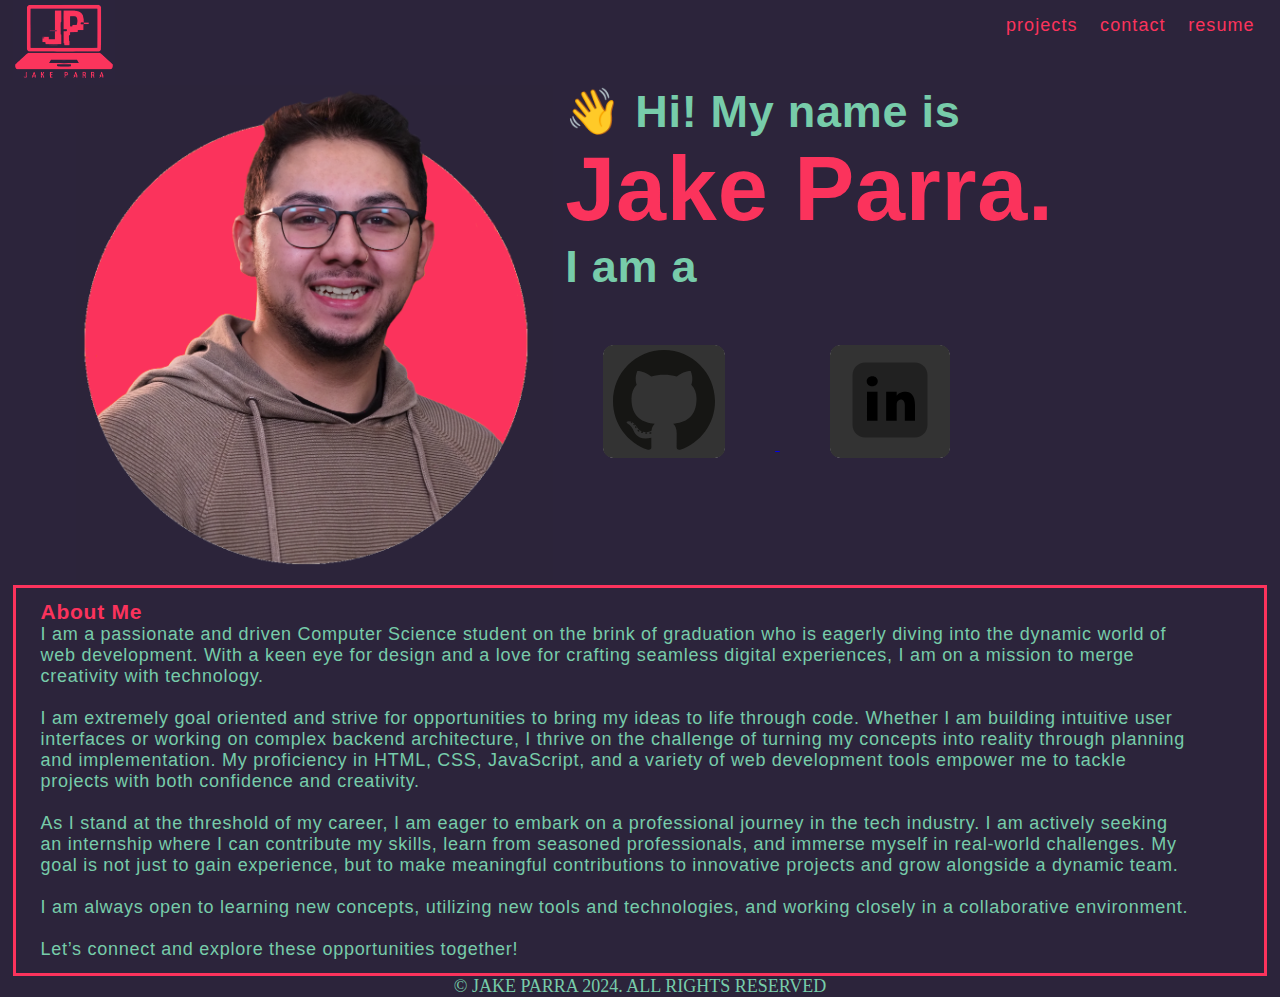
==== index.html @ abd338db "updates" ====
<!DOCTYPE html>
<html lang="en">
<link rel="stylesheet" href="stylesheets/style.css">

<head>
  <meta charset="UTF-8">
  <meta name="viewport" content="width=device-width,initial-scale=1">
  <meta http-equiv="X-UA-Compatible" content="ie=edge">
  <meta name="author" content="Jake Parra">
  <meta name="keywords" content="HTML, CSS, JavaScript, Jake, Parra">
  <meta property="og:site_name" content="jakeparra.com">
  <meta property="og:title" content="jakeparra.com">
  <meta property="og:type" content="website">
  <meta property="og:url" content="https://jakeparra.com">
  <meta name="description" content="Portfolio website for Jake Parra.">
  <title>Jake Parra | Home</title>


  <nav class="nav">
    <div id="logo">
      <a href="index.html"><img src="Photos/Logo.svg" alt="JP logo" height="80"></a>
    </div>
    <ul class="[ nav__list ] [ box-flex align-left md:space-before ]">
      <li class="nav__item">
        <a href="projects.html" class="nav__item-hover" data-id="projects">
          <span class="nav__item-hover-inner" data-hover="projects">projects</span>
        </a>
      </li>
      <li class="nav__item">
        <a href="contact.html" class="nav__item-hover" data-id="contact">
          <span class="nav__item-hover-inner" data-hover="contact">contact</span>
        </a>
      </li>
      <li class="nav__item">
        <a href="JParraResume.pdf" class="nav__item-hover" data-id="resume" target="_blank">
          <span class="nav__item-hover-inner" data-hover="resume">resume</span>
        </a>
      </li>
    </ul>
  </nav>
</head>

<body>
  <img id="headshot" src="./Photos/JakeHeadshotPurpleRedpinkBG.png"
    alt="Jake Parra headshot photo with a red-pink circle in the background" height="500px">

  <h1 class="small-heading">
    👋 Hi! My name is
  </h1>
  <h2 class="big-heading" id="name">
    Jake Parra.
  </h2>
  <h2 class="small-heading">
    I am a
    <div data-typewriter="Full Stack Developer. , Software Tester, Web Designer. , Programmer."></data-typewriter=>
    </div>
  </h2>

  <a href="https://github.com/par4a" target="_blank">
    <button class="btn"><img src="Photos/github-icon.svg" alt="github button" height="100px"></button>
  </a>
  <a href="https://www.linkedin.com/in/jacob-parra-223402189/" target="_blank">
    <button class="btn"><img src="Photos/icons8-linkedin.svg" alt="linkedin button" height="100px"></button>
  </a>

  <div class="boxed-pinkred">
    <h3 class="aboutMe"> About Me</h3>
    <p style="color:var(--color-mint)">
      I am a passionate and driven Computer Science student on the brink of graduation who is eagerly diving into the
      dynamic world of web development. With a keen eye for design and a love for crafting seamless digital
      experiences,
      I am on a mission to merge creativity with technology.
    </p><br>
    <p style="color:var(--color-mint)">
      I am extremely goal oriented and strive for opportunities to bring my ideas to life through code. Whether I am
      building intuitive user interfaces or working on complex backend architecture, I thrive on the challenge of
      turning my concepts into reality through planning and implementation. My proficiency in HTML, CSS, JavaScript,
      and
      a variety of web development tools empower me to tackle projects with both confidence and creativity.
    </p><br>
    <p style="color:var(--color-mint)">
      As I stand at the threshold of my career, I am eager to embark on a professional journey in the tech industry. I
      am actively seeking an internship where I can contribute my skills, learn from seasoned professionals, and
      immerse
      myself in real-world challenges. My goal is not just to gain experience, but to make meaningful contributions to
      innovative projects and grow alongside a dynamic team.
    </p><br>
    <p style="color:var(--color-mint)">
      I am always open to learning new concepts, utilizing new tools and technologies, and working closely in a
      collaborative environment.
    </p><br>
    <p style="color:var(--color-mint)">
      Let’s connect and explore these opportunities together!
    </p>
  </div>
</body>

<script>
  class Typerwriter {
    constructor(el, options) {
      this.el = el;
      this.words = [...this.el.dataset.typewriter.split(',')];
      this.speed = options?.speed || 100;
      this.delay = options?.delay || 1500;
      this.repeat = options?.repeat;
      this.initTyping();
    }

    wait = (ms) => new Promise((resolve) => setTimeout(resolve, ms))

    toggleTyping = () => this.el.classList.toggle('typing');

    async typewrite(word) {
      await this.wait(this.delay);
      this.toggleTyping();
      for (const letter of word.split('')) {
        this.el.textContent += letter;
        await this.wait(this.speed)
      }
      this.toggleTyping();
      await this.wait(this.delay);
      this.toggleTyping();
      while (this.el.textContent.length !== 0) {
        this.el.textContent = this.el.textContent.slice(0, -1);
        await this.wait(this.speed)
      }
      this.toggleTyping();
    }

    async initTyping() {
      for (const word of this.words) {
        await this.typewrite(word);
      }
      if (this.repeat) {
        await this.initTyping();
      } else {
        this.el.style.animation = 'none';
      }
    }
  }

  document.querySelectorAll('[data-typewriter]').forEach(el => {
    new Typerwriter(el, {
      repeat: true,
    })
  })
</script>

<footer>
  &copy; JAKE PARRA 2024. ALL RIGHTS RESERVED
</footer>

</html>
---- stylesheets/style.css ----
:root {
  --color-background: #181823;
  --color-logobackground: #2C243B;
  --color-pinkred: #FB335C;
  --color-mint: #77CCAA;
  --color-eggshell: #E5EFD0;
}

* {
  box-sizing: border-box;
}

:after,
:before {
  box-sizing: inherit
}

body,
dd,
dl,
dt,
figcaption,
figure,
h1,
h2,
h3,
h4,
li,
ol,
p,
ul {
  margin: 0;
  padding-left: 1%;
  padding-right: 1%;
}

body {
  -ms-overflow-style: -ms-autohiding-scrollbar;
  scroll-behavior: smooth;
  font-size: 1rem;
  min-height: 100vh;
}

ol[class],
ul[class] {
  list-style: none
}

a:not([class]) {
  text-decoration: underline;
  text-decoration-skip-ink: auto;
  cursor: pointer
}

input::-webkit-input-placeholder,
select::-webkit-input-placeholder,
textarea::-webkit-input-placeholder {
  line-height: normal
}

#headshot {
  height: auto;
  width: auto;
  max-width: 30rem;
  float: left;
  padding-left: 5%;
  display: flex;
}

.custom-shape-divider-bottom-1713847924 {
  position: absolute;
  bottom: 0;
  left: 0;
  width: 100%;
  overflow: hidden;
  line-height: 0;
  transform: rotate(180deg);
}

.custom-shape-divider-bottom-1713847924 svg {
  position: relative;
  display: block;
  width: calc(100% + 1.3px);
  height: 144px;
}

.custom-shape-divider-bottom-1713847924 .shape-fill {
  fill: #FB335C;
}

.box-block {
  display: block
}

.box-flex {
  display: flex
}

.box-inline-flex {
  display: inline-flex
}

.box-hide {
  display: none
}

.font-base {
  font-family: -apple-system, BlinkMacSystemFont, 'Segoe UI', Roboto, Helvetica, Arial, sans-serif, 'Apple Color Emoji', 'Segoe UI Emoji', 'Segoe UI Symbol'
}

.font-sans-serif {
  font-family: Mosk, sans-serif
}

.font-cursive {
  font-family: Jenthill, sans-serif
}

.gap-top-300 {
  margin-top: .8rem
}

.gap-top-500 {
  margin-top: 1.25rem
}

.gap-top-600 {
  margin-top: 1.56rem
}

.gap-top-700 {
  margin-top: 1.95rem
}

.gap-top-800 {
  margin-top: 2.44rem
}

.gap-top-900 {
  margin-top: 3.05rem
}

.gap-top-base {
  margin-top: 1rem
}

.gap-top-max {
  margin-top: 4rem
}

.gap-top-x-lg {
  margin-top: 6rem
}

.gap-bottom-300 {
  margin-bottom: .8rem
}

.gap-bottom-500 {
  margin-bottom: 1.25rem
}

.gap-bottom-600 {
  margin-bottom: 1.56rem
}

.gap-bottom-700 {
  margin-bottom: 1.95rem
}

.gap-bottom-800 {
  margin-bottom: 2.44rem
}

.gap-bottom-900 {
  margin-bottom: 3.05rem
}

.gap-bottom-base {
  margin-bottom: 1rem
}

.gap-bottom-max {
  margin-bottom: 4rem
}

.gap-bottom-x-lg {
  margin-bottom: 6rem
}

.leading-tight {
  line-height: 1.2
}

.leading-mid {
  line-height: 1.5
}

.measure-long {
  max-width: 75ch
}

.measure-short {
  max-width: 60ch
}

.measure-compact {
  max-width: 40ch
}

.pad-top-300 {
  padding-top: .8rem
}

.pad-top-500 {
  padding-top: 1.25rem
}

.pad-top-600 {
  padding-top: 1.56rem
}

.pad-top-700 {
  padding-top: 1.95rem
}

.pad-top-800 {
  padding-top: 2.44rem
}

.pad-top-900 {
  padding-top: 3.05rem
}

.pad-top-base {
  padding-top: 1rem
}

.pad-top-max {
  padding-top: 4rem
}

.pad-top-x-lg {
  padding-top: 6rem
}

.pad-bottom-300 {
  padding-bottom: .8rem
}

.pad-bottom-500 {
  padding-bottom: 1.25rem
}

.pad-bottom-600 {
  padding-bottom: 1.56rem
}

.pad-bottom-700 {
  padding-bottom: 1.95rem
}

.pad-bottom-800 {
  padding-bottom: 2.44rem
}

.pad-bottom-900 {
  padding-bottom: 3.05rem
}

.pad-bottom-base {
  padding-bottom: 1rem
}

.pad-bottom-max {
  padding-bottom: 4rem
}

.pad-bottom-x-lg {
  padding-bottom: 6rem
}

.pad-left-300 {
  padding-left: .8rem
}

.pad-left-500 {
  padding-left: 1.25rem
}

.pad-left-600 {
  padding-left: 1.56rem
}

.pad-left-700 {
  padding-left: 1.95rem
}

.pad-left-800 {
  padding-left: 2.44rem
}

.pad-left-900 {
  padding-left: 3.05rem
}

.pad-left-base {
  padding-left: 1rem
}

.pad-left-max {
  padding-left: 4rem
}

.pad-left-x-lg {
  padding-left: 6rem
}

.space-between {
  justify-content: space-between
}

.space-around {
  justify-content: space-around
}

.space-before {
  justify-content: flex-end
}

.stack-300 {
  z-index: 0
}

.stack-400 {
  z-index: 10
}

.stack-500 {
  z-index: 20
}

.stack-600 {
  z-index: 30
}

.stack-700 {
  z-index: 40
}

.text-300 {
  font-size: .8rem
}

.text-500 {
  font-size: 1.25rem
}

.text-600 {
  font-size: 1.56rem
}

.text-700 {
  font-size: 1.95rem
}

.text-800 {
  font-size: 2.44rem
}

.text-900 {
  font-size: 3.05rem
}

.text-base {
  font-size: 1rem
}

.text-max {
  font-size: 4rem
}

.text-x-lg {
  font-size: 6rem
}

.weight-light {
  font-weight: 300
}

.weight-regular {
  font-weight: 400
}

.weight-mid {
  font-weight: 600
}

.weight-bold {
  font-weight: 700
}

.width-full {
  width: 100%
}

.width-half {
  width: 50%
}

.width-quarter {
  width: 25%
}

.width-third {
  width: 33.3333333333%
}

@media screen and (min-width: 48rem) {
  .md\:align-start {
    align-items: flex-start
  }

  .md\:align-center {
    align-items: center
  }

  .md\:align-end {
    align-items: flex-end
  }

  .md\:box-block {
    display: block
  }

  .md\:box-flex {
    display: flex
  }

  .md\:box-inline-flex {
    display: inline-flex
  }

  .md\:box-hide {
    display: none
  }

  .md\:space-between {
    justify-content: space-between
  }

  .md\:space-around {
    justify-content: space-around
  }

  .md\:space-before {
    justify-content: flex-end
  }

  .md\:text-300 {
    font-size: .8rem
  }

  .md\:text-500 {
    font-size: 1.25rem
  }

  .md\:text-600 {
    font-size: 1.56rem
  }

  .md\:text-700 {
    font-size: 1.95rem
  }

  .md\:text-800 {
    font-size: 2.44rem
  }

  .md\:text-900 {
    font-size: 3.05rem
  }

  .md\:text-base {
    font-size: 1rem
  }

  .md\:text-max {
    font-size: 4rem
  }

  .md\:text-x-lg {
    font-size: 6rem
  }

  .md\:width-full {
    width: 100%
  }

  .md\:width-half {
    width: 50%
  }

  .md\:width-quarter {
    width: 25%
  }

  .md\:width-third {
    width: 33.3333333333%
  }
}

@media(prefers-reduced-motion:reduce) {
  * {
    -webkit-animation: none !important;
    animation: none !important;
    transition: none !important;
    scroll-behavior: auto !important
  }
}

.sf-flow {
  --flow-space: 1em
}

.sf-flow>*+* {
  margin-top: 1em;
  margin-top: var(--flow-space)
}

.align-start {
  align-items: flex-start
}

.align-center {
  align-items: center
}

.align-end {
  align-items: flex-end
}

#logo {
  float: left;
}

.nav {
  position: sfixed;
  background-color: var(--color-logobackground);
  top: 0;
  left: 0;
  right: 0;
  border-top: solid 2px var(--color-pinkred);
  display: flex;
  align-items: center;
  align-content: center;
  justify-content: center;
  font-family: Mosk, sans-serif;
  font-size: 2rem;
  font-weight: 600;
  padding-bottom: env(safe-area-inset-bottom)
}

.nav__list>*+* {
  margin-left: 1.25rem
}

.nav__item {
  padding: .8rem 0 .8rem 0;
  flex-shrink: 0
}

.nav__item a {
  width: 100%;
  position: relative;
  display: block;
  color: currentColor;
  text-decoration: none;
  margin-top: 1rem;
  position: relative
}

.nav__item a:hover:after,
.nav__item a[aria-current=page]:after {
  opacity: 1
}

.nav__item a:after {
  opacity: 0;
  content: "";
  position: absolute;
  bottom: -75%;
  left: 0;
  right: 0;
  width: 100%;
  height: 1rem;
  background-image: url("data:image/svg+xml,%3Csvg width='53' height='4' viewBox='0 0 53 4' fill='none' xmlns='http://www.w3.org/2000/svg'%3E%3Cg clip-path='url(%23clip0)'%3E%3Cpath d='M51.9 3C49 3 49 1 46.2 1c-2.8 0-2.8 2-5.7 2-2.8 0-2.8-2-5.7-2C32 1 32 3 29.1 3c-2.8 0-2.8-2-5.7-2-2.8 0-2.8 2-5.6 2S15 1 12.1 1C9.5 1 9.5 3 6.7 3 3.8 3 3.8 1 1 1' stroke='%23404040' stroke-width='2' stroke-miterlimit='10' stroke-linecap='round' stroke-linejoin='round'/%3E%3C/g%3E%3Cdefs%3E%3CclipPath id='clip0'%3E%3Crect width='52.9' height='4' fill='%23404040'/%3E%3C/clipPath%3E%3C/defs%3E%3C/svg%3E");
  background-repeat: no-repeat;
  background-position: center;
  transition: opacity .3s ease-out
}

.nav__item a[data-id]:before {
  content: "";
  position: absolute;
  width: 1.2rem;
  height: 1.2rem;
  top: -140%;
  left: 50%;
  transform: translateX(-50%)
}

.nav__item a[data-id=home]:before {
  background-image: url("data:image/svg+xml,%3Csvg xmlns='http://www.w3.org/2000/svg' viewBox='0 0 85.04 85.04'%3E%3Cg id='Layer_1' data-name='Layer 1'%3E%3Cpath d='M60.92 75.24a6.7 6.7 0 01-3.14-.78l-11-5.77a6.3 6.3 0 00-5.85 0L30 74.46a6.7 6.7 0 01-3.14.78 6.75 6.75 0 01-6.66-7.91l2.09-12.22a6.29 6.29 0 00-1.81-5.58l-8.88-8.65a6.76 6.76 0 013.7-11.53l12.27-1.79a6.27 6.27 0 004.74-3.44L37.81 13a6.76 6.76 0 0112.12 0l5.49 11.12a6.26 6.26 0 004.74 3.44l12.27 1.79a6.76 6.76 0 013.75 11.53l-8.88 8.65a6.29 6.29 0 00-1.81 5.58l2.09 12.22a6.76 6.76 0 01-6.66 7.91z' fill='%23c1c1c1'/%3E%3Cpath d='M43.87 11.53a4.4 4.4 0 014 2.48l5.5 11.13a8.59 8.59 0 006.46 4.7l12.27 1.78a4.46 4.46 0 012.47 7.61l-8.88 8.66a8.6 8.6 0 00-2.47 7.6l2.1 12.23a4.48 4.48 0 01-4.4 5.28 4.43 4.43 0 01-2.07-.53l-11-5.77a8.63 8.63 0 00-8 0l-11 5.77a4.44 4.44 0 01-6.48-4.7l2.1-12.23A8.6 8.6 0 0022 47.89l-8.89-8.66a4.47 4.47 0 012.48-7.61l12.31-1.78a8.63 8.63 0 006.48-4.7L39.87 14a4.4 4.4 0 014-2.48m0-4.6A9 9 0 0035.74 12l-5.49 11.1a4 4 0 01-3 2.19L15 27.07a9.06 9.06 0 00-5 15.45l8.89 8.66A4 4 0 0120 54.72l-2.1 12.22A9 9 0 0031 76.49l11-5.77a4 4 0 011.86-.45 4 4 0 011.85.45l11 5.77a8.92 8.92 0 004.21 1.06A9.08 9.08 0 0069.85 67l-2.1-12.23a4 4 0 011.15-3.54l8.88-8.65a9.06 9.06 0 00-5-15.46l-12.29-1.83a4 4 0 01-3-2.19L52 12a9 9 0 00-8.12-5.05z' fill='%23404040'/%3E%3Cpath d='M43.89 11.53a4.4 4.4 0 00-4 2.48l-5.51 11.13a8.63 8.63 0 01-6.48 4.7l-12.27 1.78a4.47 4.47 0 00-2.48 7.61L22 47.89a8.6 8.6 0 012.47 7.6l-2.1 12.23a4.47 4.47 0 006.48 4.7l11-5.77a8.5 8.5 0 014-1z' fill='%23efefef'/%3E%3Cpath d='M43.43 23.48s2.68 5.81 5.92 11.52' fill='none' stroke='%23fff' stroke-linecap='round' stroke-linejoin='round' stroke-width='4.6'/%3E%3C/g%3E%3C/svg%3E%0A")
}

.nav__item a[data-id=work]:before {
  background-image: url("data:image/svg+xml,%3Csvg xmlns='http://www.w3.org/2000/svg' viewBox='0 0 85.04 85.04'%3E%3Cg id='Layer_1' data-name='Layer 1'%3E%3Cpath d='M42.52 52.66a12.77 12.77 0 01-12.74-12.74V22.61a12.16 12.16 0 013.74-9 12.67 12.67 0 0118 0 12.16 12.16 0 013.74 9v17.31a12.77 12.77 0 01-12.74 12.74z' fill='%23c1c1c1'/%3E%3Cpath d='M42.52 12.16a9.87 9.87 0 017.37 3.07A9.84 9.84 0 0153 22.61v17.31a10.48 10.48 0 01-10.48 10.44 9.8 9.8 0 01-7.37-3.07 9.83 9.83 0 01-3.07-7.37V22.61a9.84 9.84 0 013.07-7.38 9.84 9.84 0 017.37-3.07m0-4.6A14.45 14.45 0 0031.9 12a14.49 14.49 0 00-4.42 10.63v17.29a15.09 15.09 0 0015 15 15.09 15.09 0 0015-15V22.61A14.49 14.49 0 0053.14 12a14.46 14.46 0 00-10.62-4.44z' fill='%23404040'/%3E%3Cpath d='M19 31.69V39a23.57 23.57 0 0047.14 0v-7.56' fill='none' stroke='%23404040' stroke-linecap='round' stroke-linejoin='round' stroke-width='4.6'/%3E%3Cline x1='42.52' y1='62.56' x2='42.52' y2='77.58' fill='%23c1c1c1' stroke='%23404040' stroke-linejoin='round' stroke-width='4.6'/%3E%3Cline x1='26.84' y1='76.34' x2='58.2' y2='76.34' fill='none' stroke='%23404040' stroke-linecap='round' stroke-linejoin='round' stroke-width='4.6'/%3E%3Cpath d='M42.48 7.56A14.49 14.49 0 0031.9 12a14.49 14.49 0 00-4.42 10.63v17.29a15.09 15.09 0 0015 15z' fill='%23efefef'/%3E%3Cpath d='M42.52 12.16a9.87 9.87 0 017.37 3.07A9.84 9.84 0 0153 22.61v17.31a10.48 10.48 0 01-10.48 10.44 9.8 9.8 0 01-7.37-3.07 9.83 9.83 0 01-3.07-7.37V22.61a9.84 9.84 0 013.07-7.38 9.84 9.84 0 017.37-3.07m0-4.6A14.45 14.45 0 0031.9 12a14.49 14.49 0 00-4.42 10.63v17.29a15.09 15.09 0 0015 15 15.09 15.09 0 0015-15V22.61A14.49 14.49 0 0053.14 12a14.46 14.46 0 00-10.62-4.44z' fill='%23404040'/%3E%3Cpath d='M41.24 18.39a6.35 6.35 0 016.35 6.34V32' fill='none' stroke='%23fff' stroke-linecap='round' stroke-linejoin='round' stroke-width='4.6'/%3E%3C/g%3E%3C/svg%3E")
}

.nav__item a[data-id=projects]:before {
  background-image: url("data:image/svg+xml,%3Csvg xmlns='http://www.w3.org/2000/svg' viewBox='0 0 85.04 85.04'%3E%3Cg id='Layer_1' data-name='Layer 1'%3E%3Cpath d='M17.49 73.63a6.48 6.48 0 01-6.32-7.78l2.7-13.24a13 13 0 013.54-6.56l34-34a9.2 9.2 0 0113 0l8 8a9.2 9.2 0 010 13l-34 34a13.21 13.21 0 01-6.53 3.57l-13 2.83a7.21 7.21 0 01-1.39.15z' fill='%23c1c1c1'/%3E%3Cpath d='M57.93 11.63a6.89 6.89 0 014.87 2l8 8a6.9 6.9 0 010 9.74l-34 34a10.86 10.86 0 01-5.39 2.94l-13 2.83a4.78 4.78 0 01-.91.1 4.18 4.18 0 01-4.07-5L16.14 53a10.75 10.75 0 012.9-5.4l34-34a6.83 6.83 0 014.87-2m0-4.6a11.39 11.39 0 00-8.12 3.37l-34 34a15.27 15.27 0 00-4.16 7.73L8.92 65.39a8.78 8.78 0 008.57 10.54 8.53 8.53 0 001.88-.21l13-2.82a15.37 15.37 0 007.67-4.19l34-34a11.49 11.49 0 000-16.25l-8-8A11.43 11.43 0 0057.93 7z' fill='%23404040'/%3E%3Crect x='27.93' y='41.29' width='40.13' height='11.1' transform='rotate(-45 48.00071 46.837455)' fill='%23efefef'/%3E%3Cline x1='36.89' y1='66.2' x2='17.93' y2='47.24' fill='%23c1c1c1' stroke='%23404040' stroke-linejoin='round' stroke-width='4.6'/%3E%3Cline x1='67.23' y1='35.86' x2='48.26' y2='16.9' fill='%23c1c1c1' stroke='%23404040' stroke-linejoin='round' stroke-width='4.6'/%3E%3Cpath d='M18.4 71.23L24.28 70l-9.63-9.63-1.23 6a4.18 4.18 0 004.98 4.86z' fill='%23404040'/%3E%3Cline x1='28.59' y1='55.9' x2='57.33' y2='27.16' fill='%23c1c1c1' stroke='%23404040' stroke-linejoin='round' stroke-width='4.6'/%3E%3Cline x1='34.53' y1='38.8' x2='46.4' y2='27.05' fill='none' stroke='%23fff' stroke-linecap='round' stroke-linejoin='round' stroke-width='4.6'/%3E%3Cpath d='M57 16.74a2.2 2.2 0 012.55-.11' fill='none' stroke='%23fff' stroke-linecap='round' stroke-linejoin='round' stroke-width='4.6'/%3E%3C/g%3E%3C/svg%3E")
}

.nav__item a[data-id=contact]:before {
  background-image: url("data:image/svg+xml,%3Csvg xmlns='http://www.w3.org/2000/svg' viewBox='0 0 85.04 85.04'%3E%3Cg id='Layer_1' data-name='Layer 1'%3E%3Cpath d='M43.89 80.25a2.28 2.28 0 01-1.15-.31 2.32 2.32 0 01-1.15-2.06l.47-14.74a2.32 2.32 0 01.6-1.47l17-18.73a2.29 2.29 0 011.71-.76 2.37 2.37 0 01.9.18 2.31 2.31 0 011.39 2.28L62 68.29a2.29 2.29 0 01-1.08 1.79L45.11 79.9a2.33 2.33 0 01-1.22.35z' fill='%23efefef'/%3E%3Cpath d='M61.33 44.48l-1.67 23.65L43.89 78l.47-14.73 17-18.74m0-4.6a4.63 4.63 0 00-3.42 1.51L41 60.13a4.58 4.58 0 00-1.18 2.94L39.3 77.8a4.59 4.59 0 004.59 4.75 4.51 4.51 0 002.43-.7L62.1 72a4.59 4.59 0 002.15-3.58l1.67-23.62a4.6 4.6 0 00-4.58-4.92z' fill='%23404040'/%3E%3Cpath d='M8.86 45.22a2.29 2.29 0 01-1.95-3.52l9.82-15.77a2.28 2.28 0 011.79-1.08l23.65-1.67h.16a2.3 2.3 0 011.54 4l-18.74 17a2.22 2.22 0 01-1.47.59z' fill='%23c1c1c1'/%3E%3Cpath d='M42.33 25.47l-18.74 17-14.73.48 9.82-15.77 23.65-1.68m0-4.6H42l-23.64 1.66a4.59 4.59 0 00-3.58 2.15L5 40.49a4.6 4.6 0 003.91 7H9L23.74 47a4.54 4.54 0 002.94-1.19l18.74-17a4.6 4.6 0 00-3.09-8z' fill='%23404040'/%3E%3Cpath d='M41.7 63.68a2.3 2.3 0 01-1.63-.68L23.68 46.62A2.31 2.31 0 0123 45a2.29 2.29 0 01.67-1.62l29-29c4-4 11.3-6.82 17.72-6.82a17.55 17.55 0 016.15 1 2.24 2.24 0 01.9.51 2.33 2.33 0 01.68 1.1c2.88 7.76-.7 18.74-5.78 23.83l-29 29a2.3 2.3 0 01-1.64.68z' fill='%23c1c1c1'/%3E%3Cpath d='M70.43 9.83a15.27 15.27 0 015.48.93c2.62 6.81-.69 17.06-5.21 21.58l-29 29L25.31 45l29-29c3.41-3.41 10.09-6.14 16.09-6.14m0-4.6c-7 0-14.94 3.08-19.35 7.49l-29 29a4.6 4.6 0 000 6.51l16.39 16.37a4.6 4.6 0 006.51 0l29-29c5.69-5.69 9.55-17.53 6.34-26.25a4.39 4.39 0 00-.8-1.49 4.65 4.65 0 00-2.27-1.53 20 20 0 00-6.81-1.11z' fill='%23404040'/%3E%3Cpath d='M75.94 10.79c2.61 6.8-.7 17-5.22 21.56l-29 29-8.2-8.15z' fill='%23efefef'/%3E%3Cpath d='M60.26 21.25a3.66 3.66 0 105.18 0 3.65 3.65 0 00-5.18 0z' fill='none' stroke='%23404040' stroke-linejoin='round' stroke-width='4.6'/%3E%3Cline x1='36.99' y1='41.7' x2='47.49' y2='31.7' fill='none' stroke='%23fff' stroke-linecap='round' stroke-linejoin='round' stroke-width='4.6'/%3E%3C/g%3E%3C/svg%3E%0A")
}

.nav__item-hover {
  margin: 0;
  line-height: 1;
  text-decoration: none
}

.nav__item-hover-inner {
  display: block;
  position: relative;
  font-weight: 400;
  letter-spacing: .06rem;
  line-height: 1.25
}

.nav__item-hover-inner[data-hover] {
  color: var(--color-pinkred)
}

.nav__item-hover-inner::before {
  content: attr(data-hover);
  position: absolute;
  top: 0;
  left: 0;
  width: 0;
  overflow: hidden;
  white-space: nowrap;
  color: var(--color-mint);
  transition: all cubic-bezier(1, 0, 0, 1) .3s
}

.nav__item-hover-inner::after {
  content: attr(data-hover);
  position: absolute;
  top: 0;
  left: 0;
  width: 0;
  overflow: hidden;
  white-space: nowrap;
  color: var(--color-mint);
  transition: all cubic-bezier(1, 0, 0, 1) .3s .2s
}

@media(hover: hover) {

  .nav__item:hover .nav__item-hover-inner::after,
  .nav__item:hover .nav__item-hover-inner::before {
    width: 100%;
  }
}

@media screen and (min-width: 800px) {
  .nav {
    font-size: var(--step-0);
    background-color: transparent;
    position: relative;
    border-top: none;
    display: block;
    margin-left: auto
  }

  .nav a {
    margin-top: 0
  }

  .nav a[data-id]:before {
    display: none
  }
}


html {
  scroll-behavior: smooth;
  font-size: large;
}

body {
  position: relative;
  scroll-behavior: smooth;
  color: var(--color-background);
  --color-selection: var(--color-pinkred);
  --color-selection-bg: var(--color-pinkred);
  background-color: var(--color-logobackground);
}

h1,
h2,
h3,
p {
  font-family: Mosk, sans-serif;
  letter-spacing: .04rem;
  color: var(--color-pinkred);
  position: relative;
  padding-right: 5%;
}

footer {
  color: var(--color-mint);
  text-align: center;
  position:relative;
  left: 0;
  bottom: 0;
  width: 100%;
}

.big-heading {
  font-size: 5rem;
  display: flex;
}

#name {
  color: var(--color-pinkred)
}


.small-heading {
  font-size: 2.5rem;
  color: var(--color-mint);
  display: flex;
}

.boxed-pinkred {
  display: inline-block;
  padding: 1%;
  border: 3px solid var(--color-pinkred);
}

.boxed-mint {
  display: inline-block;
  border: 3px solid var(--color-mint);
}

[data-typewriter] {
  box-sizing: border-box;
  gap: 2rem;
  font-size: 2.5rem;
  font-family: Mosk, sans-serif;
  letter-spacing: .04rem;
  color: var(--color-pinkred);
  position: relative;
  padding-right: 5%;
  display: flex;
  padding-left: 1rem;
  height: 3rem;
}

.aboutMe {
  text-align: left;
  margin-left: auto;
  margin-right: auto;
  color: var(--color-pinkred);
}

/* button */
.btn {
  margin: 50px;
  padding: 5px 10px;
  border: none;
  outline: none;
  color: #FFF;
  cursor: pointer;
  position: relative;
  z-index: 0;
  border-radius: 12px;
}
.btn::after {
  content: "";
  z-index: -1;
  position: absolute;
  width: 100%;
  height: 100%;
  background-color: #333;
  left: 0;
  top: 0;
  border-radius: 10px;
}
/* glow */
.btn::before {
  content: "";
  background: linear-gradient(
    45deg,
    #FF0000,var(--color-pinkred),#002BFF,var(--color-mint),#00FFD5,#FF0000
  );
  position: absolute;
  top: -2px;
  left: -2px;
  background-size: 600%;
  z-index: -1;
  width: calc(100% + 4px);
  height:  calc(100% + 4px);
  filter: blur(8px);
  animation: glowing 20s linear infinite;
  transition: opacity .3s ease-in-out;
  border-radius: 10px;
  opacity: 0;
}

@keyframes glowing {
  0% {background-position: 0 0;}
  50% {background-position: 400% 0;}
  100% {background-position: 0 0;}
}

/* hover */
.btn:hover::before {
  opacity: 1;
}

.btn:active:after {
  background: transparent;
}

.btn:active {
  color: #000;
  font-weight: bold;
}
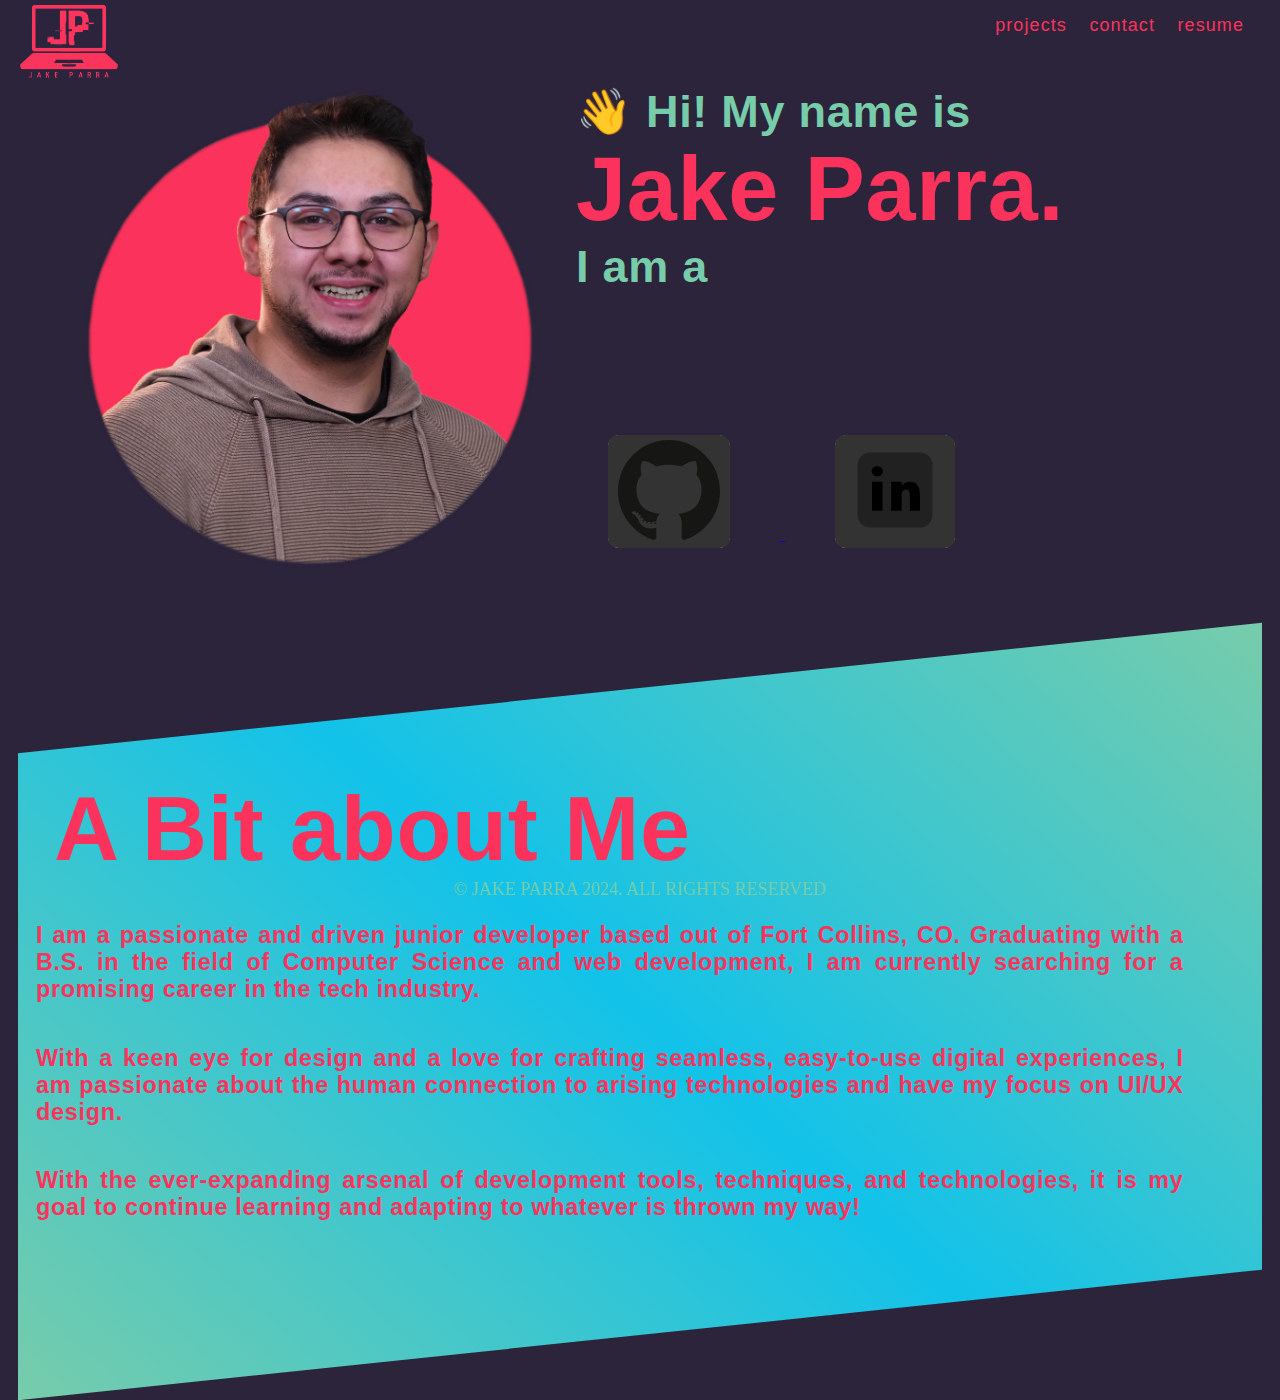
==== commit 1e8860fe: "updates" ====
--- a/index.html
+++ b/index.html
@@ -41,7 +41,7 @@
 </head>
 
 <body>
-  <img id="headshot" src="./Photos/JakeHeadshotPurpleRedpinkBG.png"
+  <img id="headshot" src="./Photos/JakeHeadshotNoBackgroundxcf.png"
     alt="Jake Parra headshot photo with a red-pink circle in the background" height="500px">
 
   <h1 class="small-heading">
@@ -56,43 +56,32 @@
     </div>
   </h2>
 
-  <a href="https://github.com/par4a" target="_blank">
-    <button class="btn"><img src="Photos/github-icon.svg" alt="github button" height="100px"></button>
-  </a>
-  <a href="https://www.linkedin.com/in/jacob-parra-223402189/" target="_blank">
-    <button class="btn"><img src="Photos/icons8-linkedin.svg" alt="linkedin button" height="100px"></button>
-  </a>
+  <section class="buttonContainer">
+    <a href="https://github.com/par4a" target="_blank">
+      <button class="btn"><img src="Photos/github-icon.svg" alt="github button" height="100px"></button>
+    </a>
+    <a href="https://www.linkedin.com/in/jacob-parra-223402189/" target="_blank">
+      <button class="btn"><img src="Photos/icons8-linkedin.svg" alt="linkedin button" height="100px"></button>
+    </a>
+  </section>
 
-  <div class="boxed-pinkred">
-    <h3 class="aboutMe"> About Me</h3>
-    <p style="color:var(--color-mint)">
-      I am a passionate and driven Computer Science student on the brink of graduation who is eagerly diving into the
-      dynamic world of web development. With a keen eye for design and a love for crafting seamless digital
-      experiences,
-      I am on a mission to merge creativity with technology.
-    </p><br>
-    <p style="color:var(--color-mint)">
-      I am extremely goal oriented and strive for opportunities to bring my ideas to life through code. Whether I am
-      building intuitive user interfaces or working on complex backend architecture, I thrive on the challenge of
-      turning my concepts into reality through planning and implementation. My proficiency in HTML, CSS, JavaScript,
-      and
-      a variety of web development tools empower me to tackle projects with both confidence and creativity.
-    </p><br>
-    <p style="color:var(--color-mint)">
-      As I stand at the threshold of my career, I am eager to embark on a professional journey in the tech industry. I
-      am actively seeking an internship where I can contribute my skills, learn from seasoned professionals, and
-      immerse
-      myself in real-world challenges. My goal is not just to gain experience, but to make meaningful contributions to
-      innovative projects and grow alongside a dynamic team.
-    </p><br>
-    <p style="color:var(--color-mint)">
-      I am always open to learning new concepts, utilizing new tools and technologies, and working closely in a
-      collaborative environment.
-    </p><br>
-    <p style="color:var(--color-mint)">
-      Let’s connect and explore these opportunities together!
-    </p>
-  </div>
+  <section class="diagonal">
+    <div class=" wrapper">
+      <h2 class="big-heading">A Bit about Me</h2>
+      <p>
+        I am a passionate and driven junior developer based out of Fort Collins, CO. Graduating with a B.S. in the field
+        of Computer Science and web development, I am currently searching for a promising career in the tech industry.
+      </p>
+      <p>
+        With a keen eye for design and a love for crafting seamless, easy-to-use digital experiences, I am passionate
+        about the human connection to arising technologies and have my focus on UI/UX design.
+      </p>
+      <p>
+        With the ever-expanding arsenal of development tools, techniques, and technologies, it is my goal to continue
+        learning and adapting to whatever is thrown my way!
+      </p>
+    </div>
+  </section>
 </body>
 
 <script>
--- a/stylesheets/style.css
+++ b/stylesheets/style.css
@@ -4,6 +4,9 @@
   --color-pinkred: #FB335C;
   --color-mint: #77CCAA;
   --color-eggshell: #E5EFD0;
+  --color-lightpurple: #999AC6;
+  --color-skyblue: #66C3FF;
+  --color-pink: #C471ED;
 }
 
 * {
@@ -27,11 +30,9 @@
 h4,
 li,
 ol,
-p,
 ul {
   margin: 0;
-  padding-left: 1%;
-  padding-right: 1%;
+  padding-inline: 1rem;
 }
 
 body {
@@ -721,13 +722,56 @@
   padding-right: 5%;
 }
 
+p {
+  padding-top: 1rem;
+  font-weight: bold;
+  font-size: 1.3rem;
+  text-align: justify;
+}
+
+.buttonContainer {
+
+}
+
 footer {
   color: var(--color-mint);
   text-align: center;
-  position:relative;
+  position: fixed;
   left: 0;
   bottom: 0;
   width: 100%;
+}
+
+.aboutMe{
+  text-align: center;
+}
+
+.wrapper {
+  max-width: 80rem;
+  margin-inline: auto;
+  padding-inline: 1rem;
+}
+
+section {
+  padding-block: 5rem;
+}
+
+.diagonal {
+  position: relative;
+  color: #000;
+}
+
+.diagonal::after {
+  content: '';
+  position: absolute;
+  background-image:
+    linear-gradient(45deg,
+      var(--color-mint),
+      #12c2e9,
+      var(--color-mint));
+  inset: 0;
+  transform: skewY(-6deg);
+  z-index: -1;
 }
 
 .big-heading {
@@ -771,13 +815,6 @@
   height: 3rem;
 }
 
-.aboutMe {
-  text-align: left;
-  margin-left: auto;
-  margin-right: auto;
-  color: var(--color-pinkred);
-}
-
 /* button */
 .btn {
   margin: 50px;
@@ -790,6 +827,7 @@
   z-index: 0;
   border-radius: 12px;
 }
+
 .btn::after {
   content: "";
   z-index: -1;
@@ -801,20 +839,19 @@
   top: 0;
   border-radius: 10px;
 }
+
 /* glow */
 .btn::before {
   content: "";
-  background: linear-gradient(
-    45deg,
-    #FF0000,var(--color-pinkred),#002BFF,var(--color-mint),#00FFD5,#FF0000
-  );
+  background: linear-gradient(45deg,
+      #FF0000, var(--color-pinkred), #002BFF, var(--color-mint), #00FFD5, #FF0000);
   position: absolute;
   top: -2px;
   left: -2px;
   background-size: 600%;
   z-index: -1;
   width: calc(100% + 4px);
-  height:  calc(100% + 4px);
+  height: calc(100% + 4px);
   filter: blur(8px);
   animation: glowing 20s linear infinite;
   transition: opacity .3s ease-in-out;
@@ -823,9 +860,17 @@
 }
 
 @keyframes glowing {
-  0% {background-position: 0 0;}
-  50% {background-position: 400% 0;}
-  100% {background-position: 0 0;}
+  0% {
+    background-position: 0 0;
+  }
+
+  50% {
+    background-position: 400% 0;
+  }
+
+  100% {
+    background-position: 0 0;
+  }
 }
 
 /* hover */
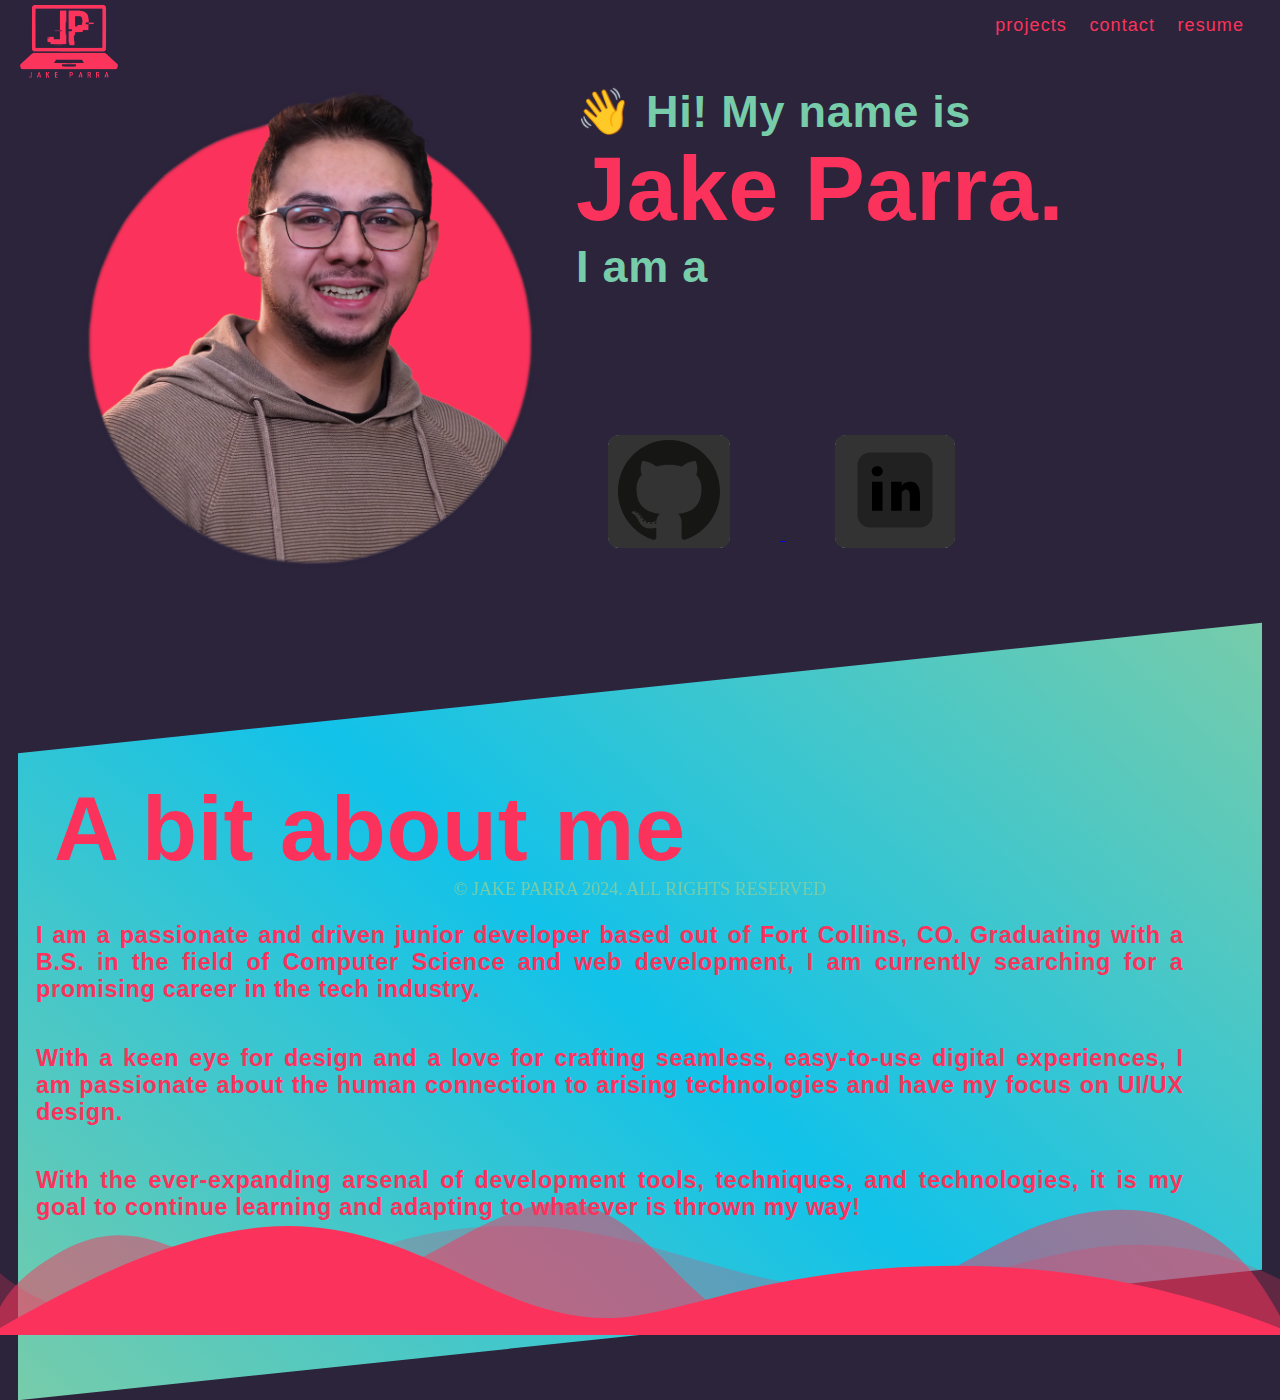
==== commit 82cc60e0: "updates" ====
--- a/index.html
+++ b/index.html
@@ -52,7 +52,7 @@
   </h2>
   <h2 class="small-heading">
     I am a
-    <div data-typewriter="Full Stack Developer. , Software Tester, Web Designer. , Programmer."></data-typewriter=>
+    <div data-typewriter="Web Developer. , Software Tester. , Web Designer. , Programmer."></data-typewriter=>
     </div>
   </h2>
 
@@ -67,7 +67,7 @@
 
   <section class="diagonal">
     <div class=" wrapper">
-      <h2 class="big-heading">A Bit about Me</h2>
+      <h2 class="big-heading">A bit about me</h2>
       <p>
         I am a passionate and driven junior developer based out of Fort Collins, CO. Graduating with a B.S. in the field
         of Computer Science and web development, I am currently searching for a promising career in the tech industry.
@@ -84,59 +84,72 @@
   </section>
 </body>
 
-<script>
-  class Typerwriter {
-    constructor(el, options) {
-      this.el = el;
-      this.words = [...this.el.dataset.typewriter.split(',')];
-      this.speed = options?.speed || 100;
-      this.delay = options?.delay || 1500;
-      this.repeat = options?.repeat;
-      this.initTyping();
-    }
-
-    wait = (ms) => new Promise((resolve) => setTimeout(resolve, ms))
-
-    toggleTyping = () => this.el.classList.toggle('typing');
-
-    async typewrite(word) {
-      await this.wait(this.delay);
-      this.toggleTyping();
-      for (const letter of word.split('')) {
-        this.el.textContent += letter;
-        await this.wait(this.speed)
-      }
-      this.toggleTyping();
-      await this.wait(this.delay);
-      this.toggleTyping();
-      while (this.el.textContent.length !== 0) {
-        this.el.textContent = this.el.textContent.slice(0, -1);
-        await this.wait(this.speed)
-      }
-      this.toggleTyping();
-    }
-
-    async initTyping() {
-      for (const word of this.words) {
-        await this.typewrite(word);
-      }
-      if (this.repeat) {
-        await this.initTyping();
-      } else {
-        this.el.style.animation = 'none';
-      }
-    }
-  }
-
-  document.querySelectorAll('[data-typewriter]').forEach(el => {
-    new Typerwriter(el, {
-      repeat: true,
-    })
-  })
-</script>
-
 <footer>
   &copy; JAKE PARRA 2024. ALL RIGHTS RESERVED
 </footer>
 
+<div class="custom-shape-divider-bottom-1713847924">
+  <svg data-name="Layer 1" xmlns="http://www.w3.org/2000/svg" viewBox="0 0 1200 120" preserveAspectRatio="none">
+    <path
+      d="M0,0V46.29c47.79,22.2,103.59,32.17,158,28,70.36-5.37,136.33-33.31,206.8-37.5C438.64,32.43,512.34,53.67,583,72.05c69.27,18,138.3,24.88,209.4,13.08,36.15-6,69.85-17.84,104.45-29.34C989.49,25,1113-14.29,1200,52.47V0Z"
+      opacity=".25" class="shape-fill"></path>
+    <path
+      d="M0,0V15.81C13,36.92,27.64,56.86,47.69,72.05,99.41,111.27,165,111,224.58,91.58c31.15-10.15,60.09-26.07,89.67-39.8,40.92-19,84.73-46,130.83-49.67,36.26-2.85,70.9,9.42,98.6,31.56,31.77,25.39,62.32,62,103.63,73,40.44,10.79,81.35-6.69,119.13-24.28s75.16-39,116.92-43.05c59.73-5.85,113.28,22.88,168.9,38.84,30.2,8.66,59,6.17,87.09-7.5,22.43-10.89,48-26.93,60.65-49.24V0Z"
+      opacity=".5" class="shape-fill"></path>
+    <path
+      d="M0,0V5.63C149.93,59,314.09,71.32,475.83,42.57c43-7.64,84.23-20.12,127.61-26.46,59-8.63,112.48,12.24,165.56,35.4C827.93,77.22,886,95.24,951.2,90c86.53-7,172.46-45.71,248.8-84.81V0Z"
+      class="shape-fill"></path>
+  </svg>
+
+  <script>
+    class Typerwriter {
+      constructor(el, options) {
+        this.el = el;
+        this.words = [...this.el.dataset.typewriter.split(',')];
+        this.speed = options?.speed || 100;
+        this.delay = options?.delay || 1100;
+        this.repeat = options?.repeat;
+        this.initTyping();
+      }
+
+      wait = (ms) => new Promise((resolve) => setTimeout(resolve, ms))
+
+      toggleTyping = () => this.el.classList.toggle('typing');
+
+      async typewrite(word) {
+        await this.wait(this.delay);
+        this.toggleTyping();
+        for (const letter of word.split('')) {
+          this.el.textContent += letter;
+          await this.wait(this.speed)
+        }
+        this.toggleTyping();
+        await this.wait(this.delay);
+        this.toggleTyping();
+        while (this.el.textContent.length !== 0) {
+          this.el.textContent = this.el.textContent.slice(0, -1);
+          await this.wait(this.speed)
+        }
+        this.toggleTyping();
+      }
+
+      async initTyping() {
+        for (const word of this.words) {
+          await this.typewrite(word);
+        }
+        if (this.repeat) {
+          await this.initTyping();
+        } else {
+          this.el.style.animation = 'none';
+        }
+      }
+    }
+
+    document.querySelectorAll('[data-typewriter]').forEach(el => {
+      new Typerwriter(el, {
+        repeat: true,
+      })
+    })
+  </script>
+
 </html>--- a/stylesheets/style.css
+++ b/stylesheets/style.css
@@ -737,6 +737,7 @@
   color: var(--color-mint);
   text-align: center;
   position: fixed;
+  z-index: 1;
   left: 0;
   bottom: 0;
   width: 100%;
@@ -799,6 +800,11 @@
 .boxed-mint {
   display: inline-block;
   border: 3px solid var(--color-mint);
+}
+
+.project {
+  text-align: center;
+  color: var(--color-mint);
 }
 
 [data-typewriter] {
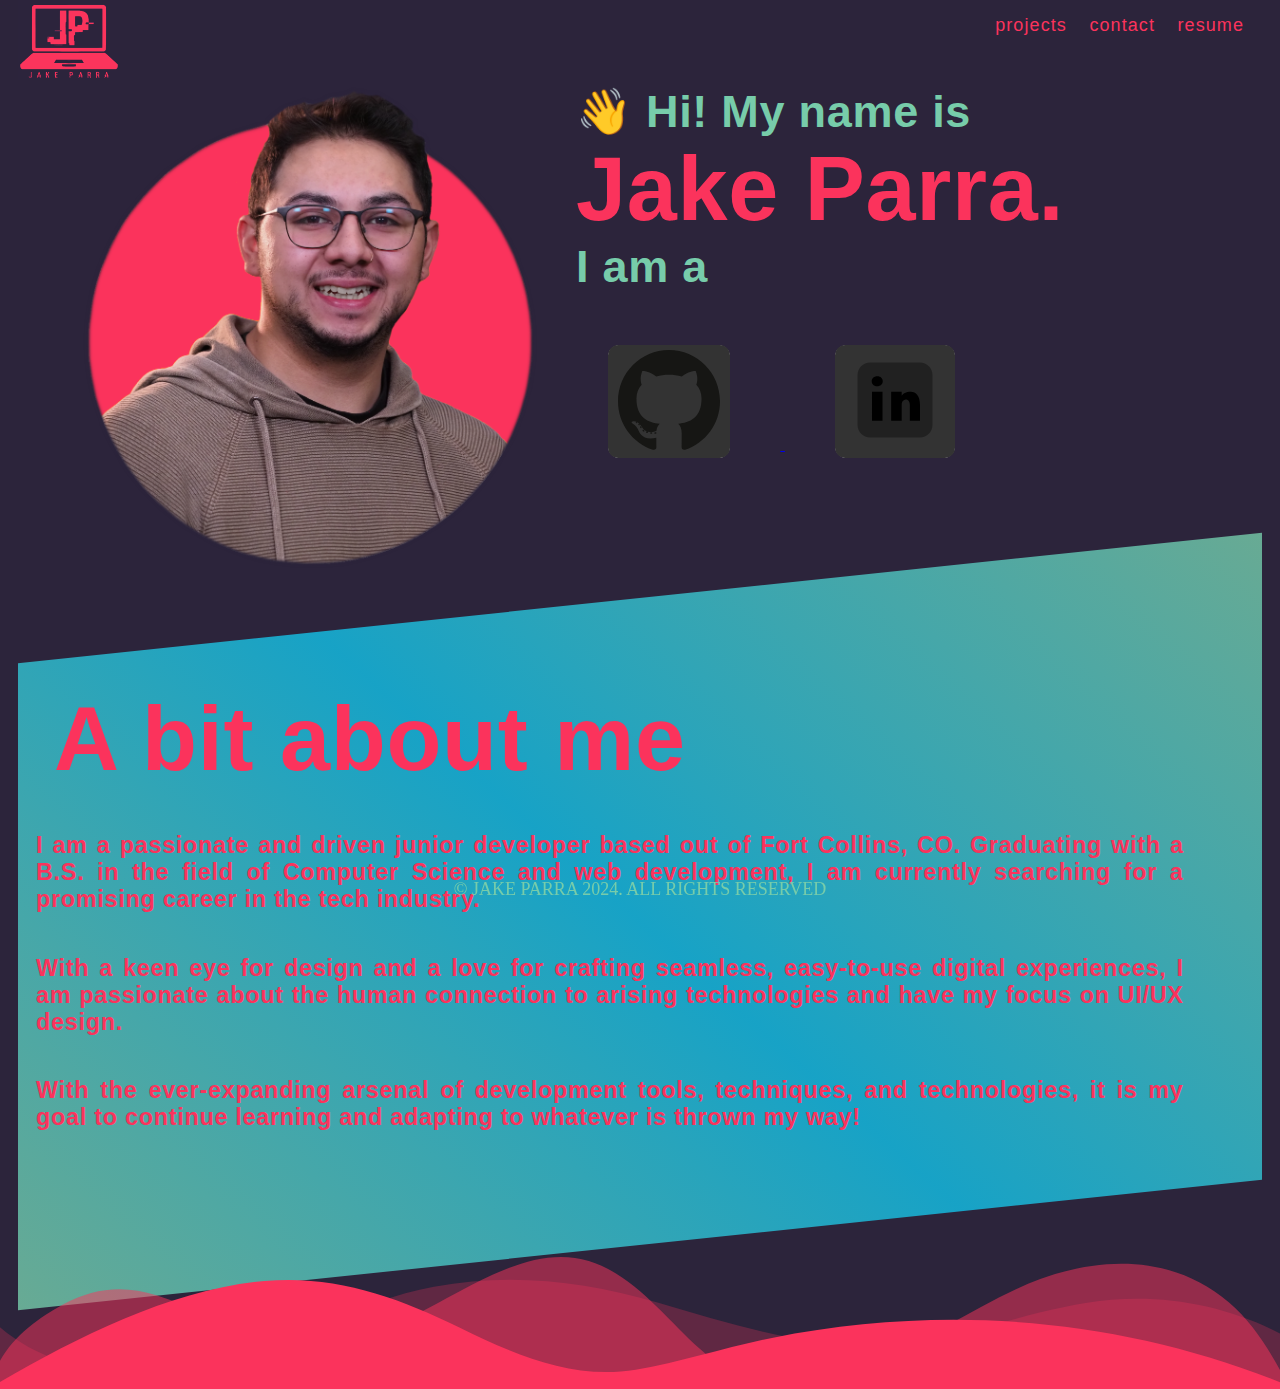
==== commit 75a2c396: "updates" ====
--- a/index.html
+++ b/index.html
@@ -82,74 +82,77 @@
       </p>
     </div>
   </section>
+
+  <div class="custom-shape-divider-bottom-1713847924">
+    <svg data-name="Layer 1" xmlns="http://www.w3.org/2000/svg" viewBox="0 0 1200 120" preserveAspectRatio="none">
+      <path
+        d="M0,0V46.29c47.79,22.2,103.59,32.17,158,28,70.36-5.37,136.33-33.31,206.8-37.5C438.64,32.43,512.34,53.67,583,72.05c69.27,18,138.3,24.88,209.4,13.08,36.15-6,69.85-17.84,104.45-29.34C989.49,25,1113-14.29,1200,52.47V0Z"
+        opacity=".25" class="shape-fill"></path>
+      <path
+        d="M0,0V15.81C13,36.92,27.64,56.86,47.69,72.05,99.41,111.27,165,111,224.58,91.58c31.15-10.15,60.09-26.07,89.67-39.8,40.92-19,84.73-46,130.83-49.67,36.26-2.85,70.9,9.42,98.6,31.56,31.77,25.39,62.32,62,103.63,73,40.44,10.79,81.35-6.69,119.13-24.28s75.16-39,116.92-43.05c59.73-5.85,113.28,22.88,168.9,38.84,30.2,8.66,59,6.17,87.09-7.5,22.43-10.89,48-26.93,60.65-49.24V0Z"
+        opacity=".5" class="shape-fill"></path>
+      <path
+        d="M0,0V5.63C149.93,59,314.09,71.32,475.83,42.57c43-7.64,84.23-20.12,127.61-26.46,59-8.63,112.48,12.24,165.56,35.4C827.93,77.22,886,95.24,951.2,90c86.53-7,172.46-45.71,248.8-84.81V0Z"
+        class="shape-fill"></path>
+    </svg>
+  </div>
 </body>
 
 <footer>
   &copy; JAKE PARRA 2024. ALL RIGHTS RESERVED
 </footer>
 
-<div class="custom-shape-divider-bottom-1713847924">
-  <svg data-name="Layer 1" xmlns="http://www.w3.org/2000/svg" viewBox="0 0 1200 120" preserveAspectRatio="none">
-    <path
-      d="M0,0V46.29c47.79,22.2,103.59,32.17,158,28,70.36-5.37,136.33-33.31,206.8-37.5C438.64,32.43,512.34,53.67,583,72.05c69.27,18,138.3,24.88,209.4,13.08,36.15-6,69.85-17.84,104.45-29.34C989.49,25,1113-14.29,1200,52.47V0Z"
-      opacity=".25" class="shape-fill"></path>
-    <path
-      d="M0,0V15.81C13,36.92,27.64,56.86,47.69,72.05,99.41,111.27,165,111,224.58,91.58c31.15-10.15,60.09-26.07,89.67-39.8,40.92-19,84.73-46,130.83-49.67,36.26-2.85,70.9,9.42,98.6,31.56,31.77,25.39,62.32,62,103.63,73,40.44,10.79,81.35-6.69,119.13-24.28s75.16-39,116.92-43.05c59.73-5.85,113.28,22.88,168.9,38.84,30.2,8.66,59,6.17,87.09-7.5,22.43-10.89,48-26.93,60.65-49.24V0Z"
-      opacity=".5" class="shape-fill"></path>
-    <path
-      d="M0,0V5.63C149.93,59,314.09,71.32,475.83,42.57c43-7.64,84.23-20.12,127.61-26.46,59-8.63,112.48,12.24,165.56,35.4C827.93,77.22,886,95.24,951.2,90c86.53-7,172.46-45.71,248.8-84.81V0Z"
-      class="shape-fill"></path>
-  </svg>
 
-  <script>
-    class Typerwriter {
-      constructor(el, options) {
-        this.el = el;
-        this.words = [...this.el.dataset.typewriter.split(',')];
-        this.speed = options?.speed || 100;
-        this.delay = options?.delay || 1100;
-        this.repeat = options?.repeat;
-        this.initTyping();
+
+<script>
+  class Typerwriter {
+    constructor(el, options) {
+      this.el = el;
+      this.words = [...this.el.dataset.typewriter.split(',')];
+      this.speed = options?.speed || 100;
+      this.delay = options?.delay || 1100;
+      this.repeat = options?.repeat;
+      this.initTyping();
+    }
+
+    wait = (ms) => new Promise((resolve) => setTimeout(resolve, ms))
+
+    toggleTyping = () => this.el.classList.toggle('typing');
+
+    async typewrite(word) {
+      await this.wait(this.delay);
+      this.toggleTyping();
+      for (const letter of word.split('')) {
+        this.el.textContent += letter;
+        await this.wait(this.speed)
       }
+      this.toggleTyping();
+      await this.wait(this.delay);
+      this.toggleTyping();
+      while (this.el.textContent.length !== 0) {
+        this.el.textContent = this.el.textContent.slice(0, -1);
+        await this.wait(this.speed)
+      }
+      this.toggleTyping();
+    }
 
-      wait = (ms) => new Promise((resolve) => setTimeout(resolve, ms))
-
-      toggleTyping = () => this.el.classList.toggle('typing');
-
-      async typewrite(word) {
-        await this.wait(this.delay);
-        this.toggleTyping();
-        for (const letter of word.split('')) {
-          this.el.textContent += letter;
-          await this.wait(this.speed)
-        }
-        this.toggleTyping();
-        await this.wait(this.delay);
-        this.toggleTyping();
-        while (this.el.textContent.length !== 0) {
-          this.el.textContent = this.el.textContent.slice(0, -1);
-          await this.wait(this.speed)
-        }
-        this.toggleTyping();
+    async initTyping() {
+      for (const word of this.words) {
+        await this.typewrite(word);
       }
-
-      async initTyping() {
-        for (const word of this.words) {
-          await this.typewrite(word);
-        }
-        if (this.repeat) {
-          await this.initTyping();
-        } else {
-          this.el.style.animation = 'none';
-        }
+      if (this.repeat) {
+        await this.initTyping();
+      } else {
+        this.el.style.animation = 'none';
       }
     }
+  }
 
-    document.querySelectorAll('[data-typewriter]').forEach(el => {
-      new Typerwriter(el, {
-        repeat: true,
-      })
+  document.querySelectorAll('[data-typewriter]').forEach(el => {
+    new Typerwriter(el, {
+      repeat: true,
     })
-  </script>
+  })
+</script>
 
 </html>--- a/stylesheets/style.css
+++ b/stylesheets/style.css
@@ -70,11 +70,12 @@
 
 .custom-shape-divider-bottom-1713847924 {
   position: absolute;
-  bottom: 0;
+  bottom: -1;
   left: 0;
   width: 100%;
   overflow: hidden;
   line-height: 0;
+  z-index: -1;
   transform: rotate(180deg);
 }
 
@@ -730,14 +731,13 @@
 }
 
 .buttonContainer {
-
+  padding-top: 0;
 }
 
 footer {
   color: var(--color-mint);
   text-align: center;
   position: fixed;
-  z-index: 1;
   left: 0;
   bottom: 0;
   width: 100%;
@@ -765,6 +765,7 @@
 .diagonal::after {
   content: '';
   position: absolute;
+  opacity: 0.8;
   background-image:
     linear-gradient(45deg,
       var(--color-mint),
@@ -779,6 +780,12 @@
   font-size: 5rem;
   display: flex;
 }
+
+.med-heading {
+  font-size: 3rem;
+  display: flex;
+}
+
 
 #name {
   color: var(--color-pinkred)
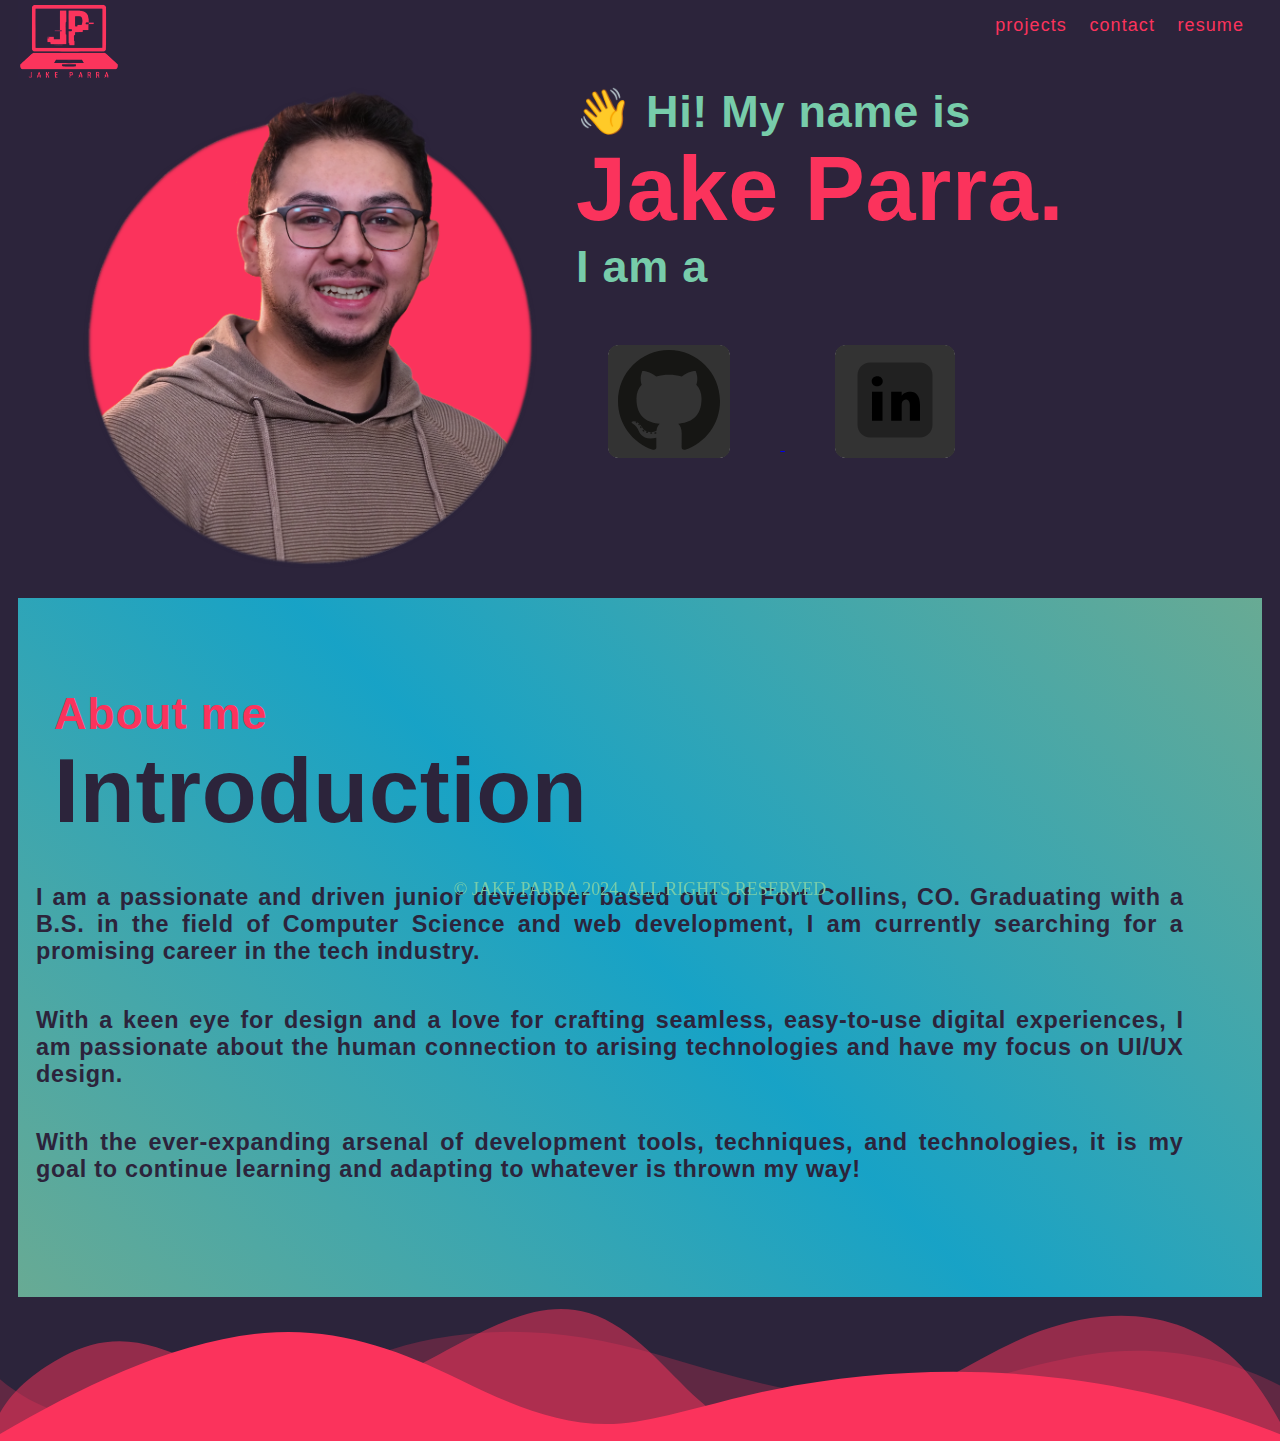
==== commit 8c24ece6: "updates" ====
--- a/index.html
+++ b/index.html
@@ -65,9 +65,10 @@
     </a>
   </section>
 
-  <section class="diagonal">
+  <section class="area">
     <div class=" wrapper">
-      <h2 class="big-heading">A bit about me</h2>
+      <h1 class="small-heading" style="color:var(--color-pinkred)">About me</h1>
+      <h2 class="big-heading">Introduction</h2>
       <p>
         I am a passionate and driven junior developer based out of Fort Collins, CO. Graduating with a B.S. in the field
         of Computer Science and web development, I am currently searching for a promising career in the tech industry.
--- a/stylesheets/style.css
+++ b/stylesheets/style.css
@@ -718,7 +718,7 @@
 p {
   font-family: Mosk, sans-serif;
   letter-spacing: .04rem;
-  color: var(--color-pinkred);
+  color: var(--color-logobackground);
   position: relative;
   padding-right: 5%;
 }
@@ -757,12 +757,12 @@
   padding-block: 5rem;
 }
 
-.diagonal {
+.area {
   position: relative;
   color: #000;
 }
 
-.diagonal::after {
+.area::after {
   content: '';
   position: absolute;
   opacity: 0.8;
@@ -772,7 +772,6 @@
       #12c2e9,
       var(--color-mint));
   inset: 0;
-  transform: skewY(-6deg);
   z-index: -1;
 }
 
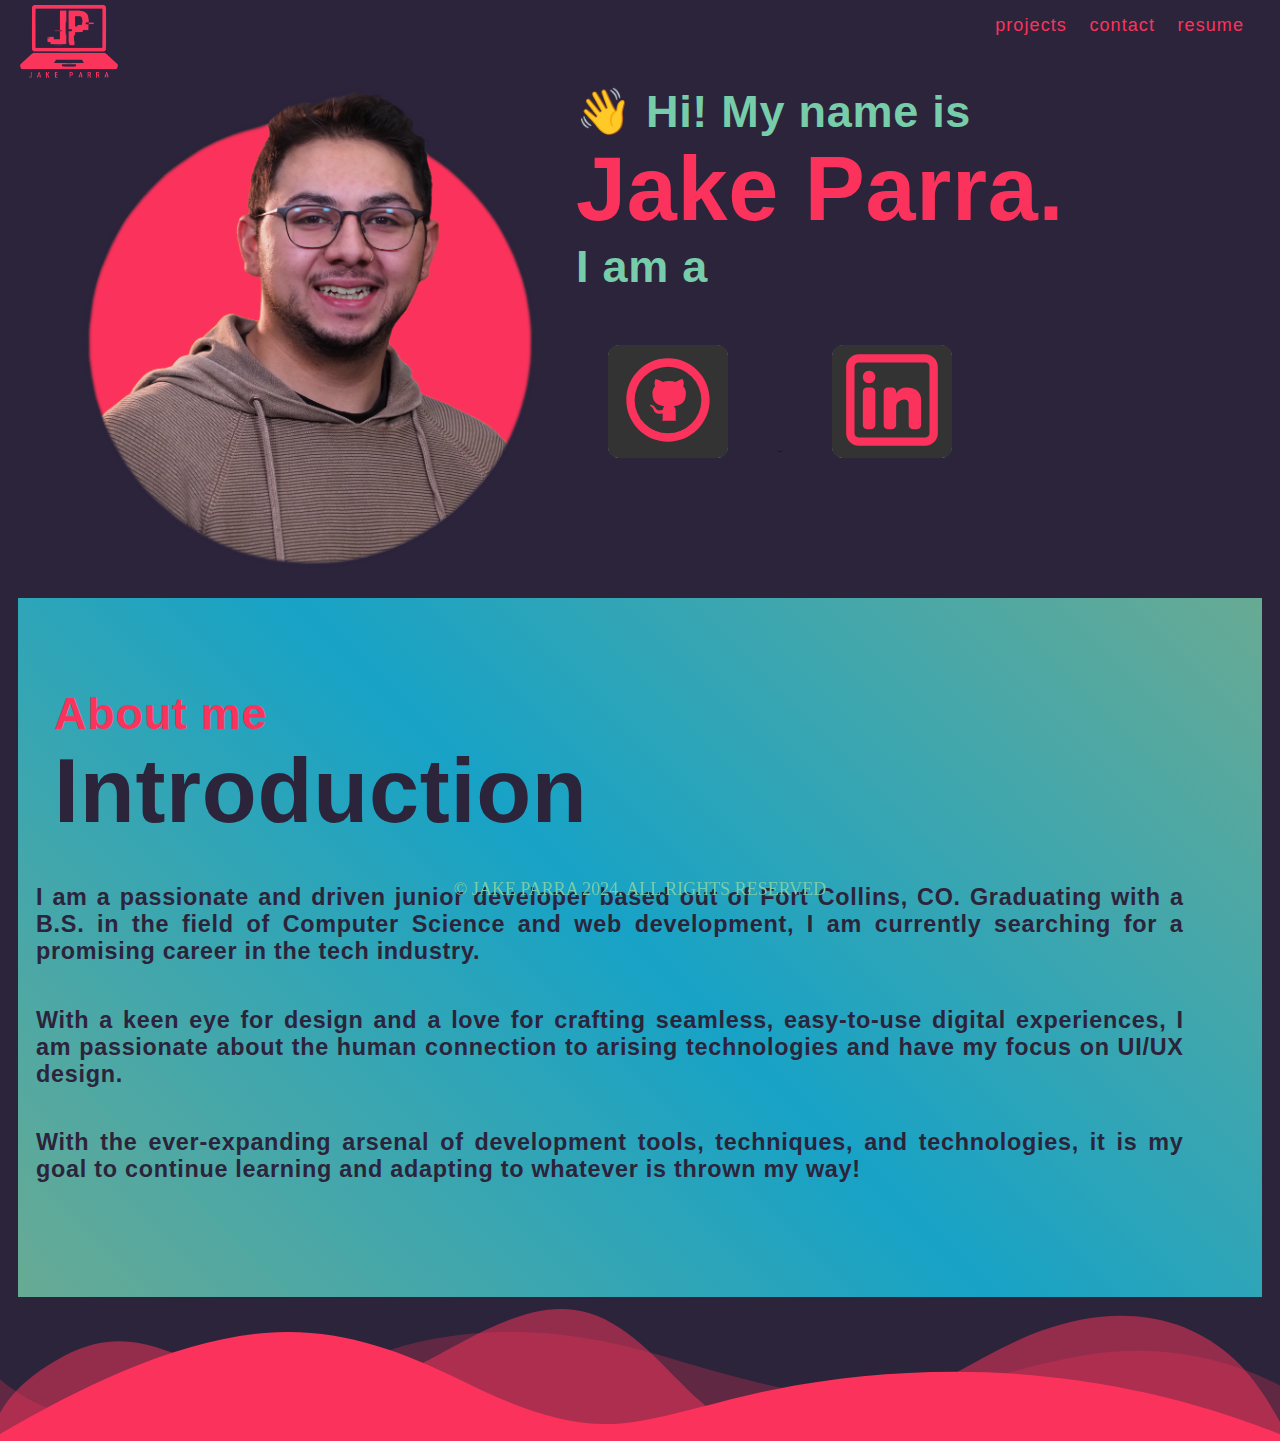
==== commit 6211efa7: "updates" ====
--- a/index.html
+++ b/index.html
@@ -58,10 +58,10 @@
 
   <section class="buttonContainer">
     <a href="https://github.com/par4a" target="_blank">
-      <button class="btn"><img src="Photos/github-icon.svg" alt="github button" height="100px"></button>
+      <button class="btn"><img src="Photos/github-circle-svgrepo-com.svg" alt="github button" height="100px"></button>
     </a>
     <a href="https://www.linkedin.com/in/jacob-parra-223402189/" target="_blank">
-      <button class="btn"><img src="Photos/icons8-linkedin.svg" alt="linkedin button" height="100px"></button>
+      <button class="btn"><img src="Photos/linkedin-svgrepo-com.svg" alt="linkedin button" height="100px"></button>
     </a>
   </section>
 
--- a/stylesheets/style.css
+++ b/stylesheets/style.css
@@ -783,6 +783,7 @@
 .med-heading {
   font-size: 3rem;
   display: flex;
+  color: var(--color-pinkred);
 }
 
 
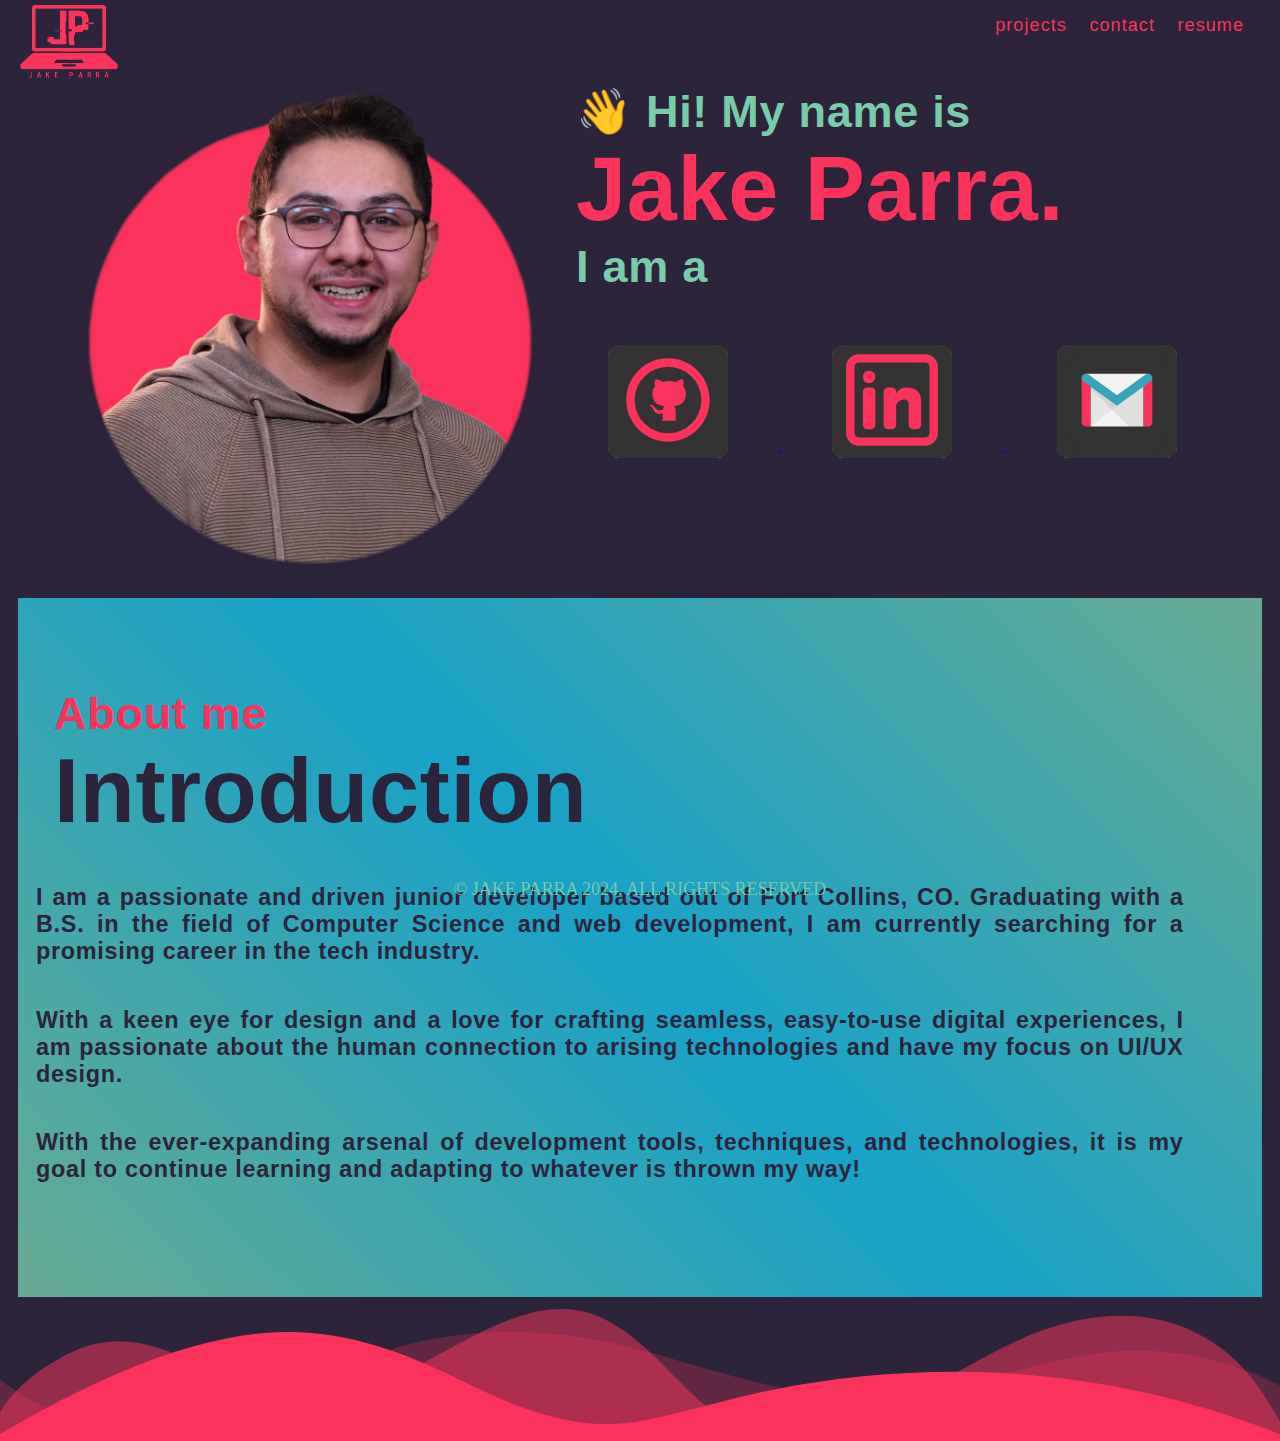
==== commit c8d11e7a: "updates" ====
--- a/index.html
+++ b/index.html
@@ -32,7 +32,7 @@
         </a>
       </li>
       <li class="nav__item">
-        <a href="JParraResume.pdf" class="nav__item-hover" data-id="resume" target="_blank">
+        <a href="resume.html" class="nav__item-hover" data-id="resume">
           <span class="nav__item-hover-inner" data-hover="resume">resume</span>
         </a>
       </li>
@@ -62,6 +62,9 @@
     </a>
     <a href="https://www.linkedin.com/in/jacob-parra-223402189/" target="_blank">
       <button class="btn"><img src="Photos/linkedin-svgrepo-com.svg" alt="linkedin button" height="100px"></button>
+    </a>
+    <a href="mailto: jacob.robertparra@gmail.com" target="_blank">
+      <button class="btn"><img src="Photos/gmail-old-svgrepo-com.svg" alt="gmail button" height="100px"></button>
     </a>
   </section>
 
